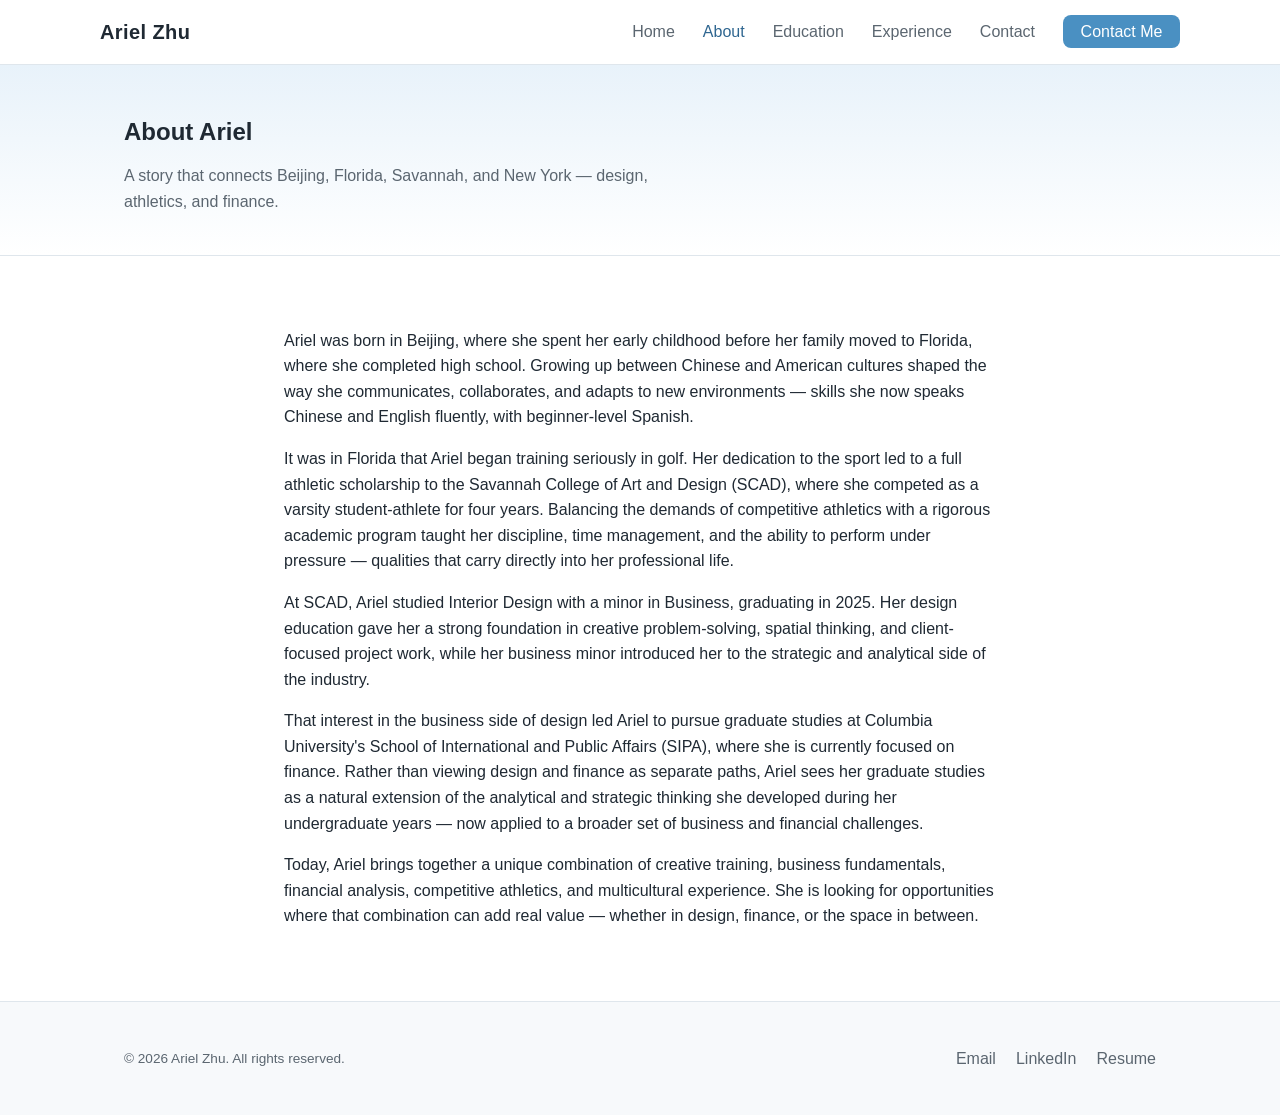
==== about.html @ c0845967 "Add portfolio website for Ariel Zhu, including resume, about, education, experience, and contact pag" ====
<!DOCTYPE html>
<html lang="en">
<head>
  <meta charset="UTF-8" />
  <meta name="viewport" content="width=device-width, initial-scale=1.0" />
  <title>About | Ariel Zhu</title>
  <meta name="description" content="Ariel Zhu's story — from Beijing to Florida to SCAD to Columbia SIPA, blending design, athletics, and finance." />
  <link rel="stylesheet" href="assets/css/styles.css" />
</head>
<body data-page="about">
  <header class="site-header">
    <nav class="container nav">
      <a href="index.html" class="nav__brand">Ariel Zhu</a>
      <button class="nav__toggle" aria-label="Toggle navigation" aria-expanded="false">
        <span class="nav__toggle-bar"></span>
        <span class="nav__toggle-bar"></span>
        <span class="nav__toggle-bar"></span>
      </button>
      <ul class="nav__links">
        <li><a href="index.html" data-page="home">Home</a></li>
        <li><a href="about.html" data-page="about">About</a></li>
        <li><a href="education.html" data-page="education">Education</a></li>
        <li><a href="experience.html" data-page="experience">Experience</a></li>
        <li><a href="contact.html" data-page="contact">Contact</a></li>
        <li><a class="nav__cta" href="contact.html">Contact Me</a></li>
      </ul>
    </nav>
  </header>

  <main>
    <section class="page-hero">
      <div class="container">
        <h1>About Ariel</h1>
        <p>A story that connects Beijing, Florida, Savannah, and New York — design, athletics, and finance.</p>
      </div>
    </section>

    <section class="section">
      <div class="container" style="max-width: 760px;">
        <p>
          Ariel was born in Beijing, where she spent her early childhood before her family moved to
          Florida, where she completed high school. Growing up between Chinese and American cultures
          shaped the way she communicates, collaborates, and adapts to new environments &mdash; skills
          she now speaks Chinese and English fluently, with beginner-level Spanish.
        </p>
        <p>
          It was in Florida that Ariel began training seriously in golf. Her dedication to the sport
          led to a full athletic scholarship to the Savannah College of Art and Design (SCAD), where
          she competed as a varsity student-athlete for four years. Balancing the demands of
          competitive athletics with a rigorous academic program taught her discipline, time
          management, and the ability to perform under pressure &mdash; qualities that carry directly
          into her professional life.
        </p>
        <p>
          At SCAD, Ariel studied Interior Design with a minor in Business, graduating in 2025. Her
          design education gave her a strong foundation in creative problem-solving, spatial
          thinking, and client-focused project work, while her business minor introduced her to the
          strategic and analytical side of the industry.
        </p>
        <p>
          That interest in the business side of design led Ariel to pursue graduate studies at
          Columbia University's School of International and Public Affairs (SIPA), where she is
          currently focused on finance. Rather than viewing design and finance as separate paths,
          Ariel sees her graduate studies as a natural extension of the analytical and strategic
          thinking she developed during her undergraduate years &mdash; now applied to a broader set
          of business and financial challenges.
        </p>
        <p>
          Today, Ariel brings together a unique combination of creative training, business
          fundamentals, financial analysis, competitive athletics, and multicultural experience.
          She is looking for opportunities where that combination can add real value &mdash; whether
          in design, finance, or the space in between.
        </p>
      </div>
    </section>
  </main>

  <footer class="site-footer">
    <div class="container footer__grid">
      <p class="footer__copyright">&copy; 2026 Ariel Zhu. All rights reserved.</p>
      <ul class="footer__links">
        <li><a href="mailto:ariel.zhu@example.com">Email</a></li>
        <li><a href="https://www.linkedin.com/in/arielzhu" target="_blank" rel="noopener">LinkedIn</a></li>
        <li><a href="assets/resume/ariel-zhu-resume.pdf" target="_blank" rel="noopener">Resume</a></li>
      </ul>
    </div>
  </footer>

  <script src="assets/js/main.js"></script>
</body>
</html>
---- assets/css/styles.css ----
/* ==========================================================================
   Ariel Portfolio — Global Styles
   Theme: minimal, professional, light blue accent + neutral palette
   ========================================================================== */

:root {
  --color-primary: #4a90c2;
  --color-primary-dark: #2f6690;
  --color-primary-light: #e8f2fa;
  --color-bg: #ffffff;
  --color-surface: #f7f9fb;
  --color-text: #1f2933;
  --color-text-muted: #5b6670;
  --color-border: #dfe6ec;

  --font-base: "Segoe UI", "Helvetica Neue", Arial, sans-serif;
  --max-width: 1080px;
  --radius: 8px;
  --transition: 0.2s ease;
}

* {
  box-sizing: border-box;
}

html {
  scroll-behavior: smooth;
}

body {
  margin: 0;
  font-family: var(--font-base);
  color: var(--color-text);
  background-color: var(--color-bg);
  line-height: 1.6;
}

img {
  max-width: 100%;
  display: block;
}

a {
  color: var(--color-primary-dark);
  text-decoration: none;
}

a:hover {
  text-decoration: underline;
}

ul {
  padding-left: 1.2rem;
}

.container {
  max-width: var(--max-width);
  margin: 0 auto;
  padding: 0 1.5rem;
}

/* ---------------------------------- Header / Nav ------------------------ */

.site-header {
  position: sticky;
  top: 0;
  z-index: 100;
  background-color: rgba(255, 255, 255, 0.95);
  border-bottom: 1px solid var(--color-border);
  backdrop-filter: blur(6px);
}

.nav {
  display: flex;
  align-items: center;
  justify-content: space-between;
  padding: 1rem 0;
}

.nav__brand {
  font-size: 1.25rem;
  font-weight: 700;
  color: var(--color-text);
  letter-spacing: 0.02em;
}

.nav__brand:hover {
  text-decoration: none;
  color: var(--color-primary-dark);
}

.nav__toggle {
  display: none;
  background: none;
  border: none;
  cursor: pointer;
  padding: 0.25rem;
}

.nav__toggle-bar {
  display: block;
  width: 24px;
  height: 2px;
  background-color: var(--color-text);
  margin: 5px 0;
  transition: transform var(--transition), opacity var(--transition);
}

.nav__links {
  display: flex;
  align-items: center;
  gap: 1.75rem;
  list-style: none;
  margin: 0;
  padding: 0;
}

.nav__links a {
  color: var(--color-text-muted);
  font-weight: 500;
}

.nav__links a.is-active,
.nav__links a:hover {
  color: var(--color-primary-dark);
  text-decoration: none;
}

.nav__cta {
  background-color: var(--color-primary);
  color: #fff !important;
  padding: 0.5rem 1.1rem;
  border-radius: var(--radius);
  font-weight: 600;
}

.nav__cta:hover {
  background-color: var(--color-primary-dark);
  text-decoration: none;
}

/* ---------------------------------- Buttons ------------------------------ */

.btn {
  display: inline-block;
  padding: 0.7rem 1.5rem;
  border-radius: var(--radius);
  font-weight: 600;
  border: 1px solid transparent;
  cursor: pointer;
  transition: background-color var(--transition), color var(--transition), border-color var(--transition);
}

.btn--primary {
  background-color: var(--color-primary);
  color: #fff;
}

.btn--primary:hover {
  background-color: var(--color-primary-dark);
  color: #fff;
  text-decoration: none;
}

.btn--outline {
  background-color: transparent;
  color: var(--color-primary-dark);
  border-color: var(--color-primary);
}

.btn--outline:hover {
  background-color: var(--color-primary-light);
  text-decoration: none;
}

.btn-row {
  display: flex;
  flex-wrap: wrap;
  gap: 0.85rem;
}

/* ---------------------------------- Hero --------------------------------- */

.hero {
  padding: 4.5rem 0 3.5rem;
  background: linear-gradient(180deg, var(--color-primary-light) 0%, #ffffff 100%);
}

.hero__grid {
  display: grid;
  grid-template-columns: 1.1fr 0.9fr;
  gap: 3rem;
  align-items: center;
}

.hero__eyebrow {
  color: var(--color-primary-dark);
  font-weight: 600;
  letter-spacing: 0.04em;
  text-transform: uppercase;
  font-size: 0.85rem;
  margin-bottom: 0.75rem;
}

.hero__name {
  font-size: 2.75rem;
  line-height: 1.15;
  margin: 0 0 1rem;
}

.hero__tagline {
  font-size: 1.15rem;
  color: var(--color-text-muted);
  margin-bottom: 1.75rem;
  max-width: 46ch;
}

.hero__photo {
  border-radius: var(--radius);
  overflow: hidden;
  background-color: var(--color-surface);
  border: 1px solid var(--color-border);
  aspect-ratio: 4 / 5;
  display: flex;
  align-items: center;
  justify-content: center;
}

.hero__photo img {
  width: 100%;
  height: 100%;
  object-fit: cover;
}

.hero__photo-placeholder {
  color: var(--color-text-muted);
  font-size: 0.9rem;
  text-align: center;
  padding: 1.5rem;
}

/* ---------------------------------- Highlights row ----------------------- */

.highlights {
  display: grid;
  grid-template-columns: repeat(3, 1fr);
  gap: 1.5rem;
  margin: 3rem 0;
}

.highlight-card {
  background-color: var(--color-surface);
  border: 1px solid var(--color-border);
  border-radius: var(--radius);
  padding: 1.5rem;
}

.highlight-card h3 {
  margin-top: 0;
  color: var(--color-primary-dark);
  font-size: 1.05rem;
}

.highlight-card p {
  margin-bottom: 0;
  color: var(--color-text-muted);
  font-size: 0.95rem;
}

/* ---------------------------------- Sections ------------------------------ */

.section {
  padding: 3.5rem 0;
}

.section--alt {
  background-color: var(--color-surface);
}

.section__header {
  margin-bottom: 2.25rem;
}

.section__eyebrow {
  color: var(--color-primary-dark);
  font-weight: 600;
  text-transform: uppercase;
  letter-spacing: 0.04em;
  font-size: 0.8rem;
  margin-bottom: 0.5rem;
}

.section__header h1,
.section__header h2 {
  margin: 0 0 0.75rem;
}

.section__intro {
  color: var(--color-text-muted);
  max-width: 65ch;
}

/* ---------------------------------- Page hero (non-home) ------------------ */

.page-hero {
  padding: 3rem 0 2.5rem;
  background: linear-gradient(180deg, var(--color-primary-light) 0%, #ffffff 100%);
  border-bottom: 1px solid var(--color-border);
}

.page-hero h1 {
  margin: 0 0 0.75rem;
}

.page-hero p {
  color: var(--color-text-muted);
  max-width: 60ch;
  margin: 0;
}

/* ---------------------------------- Timeline (Education) ------------------ */

.timeline {
  list-style: none;
  margin: 0;
  padding: 0;
  border-left: 2px solid var(--color-primary);
}

.timeline__item {
  position: relative;
  padding: 0 0 2.5rem 2rem;
}

.timeline__item:last-child {
  padding-bottom: 0;
}

.timeline__item::before {
  content: "";
  position: absolute;
  left: -7px;
  top: 4px;
  width: 12px;
  height: 12px;
  border-radius: 50%;
  background-color: var(--color-primary);
  border: 2px solid #fff;
}

.timeline__meta {
  color: var(--color-primary-dark);
  font-weight: 600;
  font-size: 0.85rem;
  text-transform: uppercase;
  letter-spacing: 0.03em;
  margin-bottom: 0.35rem;
}

.timeline__item h3 {
  margin: 0 0 0.25rem;
}

.timeline__item h4 {
  margin: 0 0 0.75rem;
  color: var(--color-text-muted);
  font-weight: 500;
}

.timeline__item ul {
  margin: 0.5rem 0 0;
  color: var(--color-text-muted);
}

.badge-row {
  display: flex;
  flex-wrap: wrap;
  gap: 0.5rem;
  margin-top: 0.75rem;
}

.badge {
  background-color: var(--color-primary-light);
  color: var(--color-primary-dark);
  padding: 0.25rem 0.7rem;
  border-radius: 999px;
  font-size: 0.8rem;
  font-weight: 600;
}

/* ---------------------------------- Experience cards ----------------------- */

.experience-list {
  display: flex;
  flex-direction: column;
  gap: 1.75rem;
}

.experience-card {
  border: 1px solid var(--color-border);
  border-radius: var(--radius);
  padding: 1.75rem;
  background-color: #fff;
}

.experience-card__header {
  display: flex;
  flex-wrap: wrap;
  justify-content: space-between;
  align-items: baseline;
  gap: 0.5rem;
  margin-bottom: 0.5rem;
}

.experience-card__header h3 {
  margin: 0;
}

.experience-card__dates {
  color: var(--color-primary-dark);
  font-weight: 600;
  font-size: 0.9rem;
  white-space: nowrap;
}

.experience-card__org {
  color: var(--color-text-muted);
  font-weight: 500;
  margin-bottom: 0.85rem;
}

.experience-card ul {
  margin: 0;
  color: var(--color-text-muted);
}

/* ---------------------------------- Project grid ---------------------------- */

.project-grid {
  display: grid;
  grid-template-columns: repeat(auto-fit, minmax(280px, 1fr));
  gap: 1.75rem;
}

.project-card {
  border: 1px solid var(--color-border);
  border-radius: var(--radius);
  overflow: hidden;
  background-color: #fff;
}

.project-card__image {
  aspect-ratio: 4 / 3;
  background-color: var(--color-surface);
  display: flex;
  align-items: center;
  justify-content: center;
  color: var(--color-text-muted);
  font-size: 0.85rem;
  border-bottom: 1px solid var(--color-border);
  text-align: center;
  padding: 1rem;
}

.project-card__image img {
  width: 100%;
  height: 100%;
  object-fit: cover;
}

.project-card__body {
  padding: 1.25rem 1.5rem 1.5rem;
}

.project-card__body h3 {
  margin: 0 0 0.5rem;
}

.project-card__body p {
  color: var(--color-text-muted);
  margin: 0 0 0.85rem;
}

/* ---------------------------------- Contact ------------------------------ */

.contact-grid {
  display: grid;
  grid-template-columns: repeat(auto-fit, minmax(240px, 1fr));
  gap: 1.5rem;
}

.contact-card {
  border: 1px solid var(--color-border);
  border-radius: var(--radius);
  padding: 1.75rem;
  text-align: center;
  background-color: #fff;
}

.contact-card h3 {
  margin: 0.75rem 0 0.4rem;
}

.contact-card p {
  color: var(--color-text-muted);
  margin: 0 0 1rem;
  font-size: 0.9rem;
}

.contact-card__icon {
  font-size: 1.75rem;
}

/* ---------------------------------- Footer -------------------------------- */

.site-footer {
  border-top: 1px solid var(--color-border);
  background-color: var(--color-surface);
  padding: 2rem 0;
}

.footer__grid {
  display: flex;
  flex-wrap: wrap;
  align-items: center;
  justify-content: space-between;
  gap: 1rem;
}

.footer__links {
  display: flex;
  gap: 1.25rem;
  list-style: none;
  margin: 0;
  padding: 0;
}

.footer__links a {
  color: var(--color-text-muted);
  font-weight: 500;
}

.footer__copyright {
  color: var(--color-text-muted);
  font-size: 0.85rem;
}

/* ---------------------------------- Responsive ---------------------------- */

@media (max-width: 860px) {
  .hero__grid {
    grid-template-columns: 1fr;
  }

  .hero__photo {
    max-width: 340px;
    margin: 0 auto;
  }

  .highlights {
    grid-template-columns: 1fr;
  }
}

@media (max-width: 720px) {
  .nav__toggle {
    display: block;
  }

  .nav__links {
    position: absolute;
    top: 100%;
    left: 0;
    right: 0;
    flex-direction: column;
    align-items: flex-start;
    gap: 0.5rem;
    background-color: #fff;
    border-bottom: 1px solid var(--color-border);
    padding: 1rem 1.5rem 1.5rem;
    display: none;
  }

  .nav__links.is-open {
    display: flex;
  }

  .nav__cta {
    width: 100%;
    text-align: center;
  }

  .experience-card__header {
    flex-direction: column;
    align-items: flex-start;
  }
}
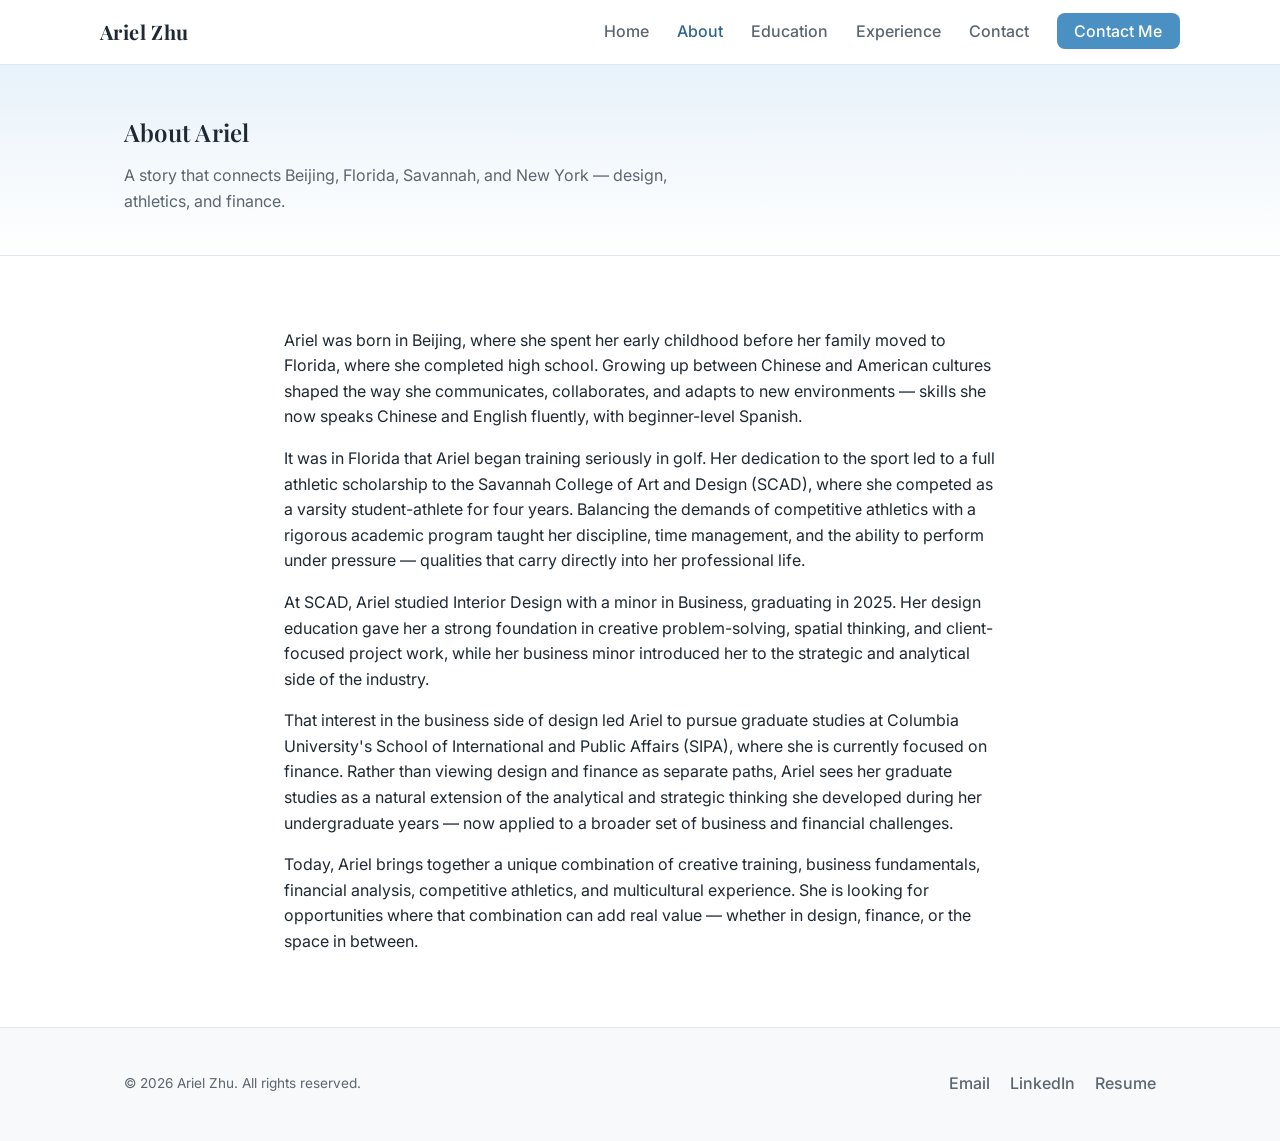
==== commit ca6ebe3b: "Add Google Fonts integration and update styles across multiple pages" ====
--- a/about.html
+++ b/about.html
@@ -5,6 +5,9 @@
   <meta name="viewport" content="width=device-width, initial-scale=1.0" />
   <title>About | Ariel Zhu</title>
   <meta name="description" content="Ariel Zhu's story — from Beijing to Florida to SCAD to Columbia SIPA, blending design, athletics, and finance." />
+  <link rel="preconnect" href="https://fonts.googleapis.com" />
+  <link rel="preconnect" href="https://fonts.gstatic.com" crossorigin />
+  <link href="https://fonts.googleapis.com/css2?family=Inter:wght@400;500;600;700&family=Playfair+Display:wght@600;700&display=swap" rel="stylesheet" />
   <link rel="stylesheet" href="assets/css/styles.css" />
 </head>
 <body data-page="about">
--- a/assets/css/styles.css
+++ b/assets/css/styles.css
@@ -13,7 +13,8 @@
   --color-text-muted: #5b6670;
   --color-border: #dfe6ec;
 
-  --font-base: "Segoe UI", "Helvetica Neue", Arial, sans-serif;
+  --font-base: "Inter", "Segoe UI", "Helvetica Neue", Arial, sans-serif;
+  --font-display: "Playfair Display", "Segoe UI", Georgia, serif;
   --max-width: 1080px;
   --radius: 8px;
   --transition: 0.2s ease;
@@ -33,6 +34,17 @@
   color: var(--color-text);
   background-color: var(--color-bg);
   line-height: 1.6;
+  -webkit-font-smoothing: antialiased;
+}
+
+h1,
+h2,
+h3,
+.hero__name,
+.nav__brand {
+  font-family: var(--font-display);
+  font-weight: 600;
+  letter-spacing: 0.01em;
 }
 
 img {
@@ -221,6 +233,8 @@
   background-color: var(--color-surface);
   border: 1px solid var(--color-border);
   aspect-ratio: 4 / 5;
+  max-width: 320px;
+  margin-left: auto;
   display: flex;
   align-items: center;
   justify-content: center;
@@ -450,7 +464,7 @@
 }
 
 .project-card__image {
-  aspect-ratio: 4 / 3;
+  aspect-ratio: 16 / 10;
   background-color: var(--color-surface);
   display: flex;
   align-items: center;
@@ -553,7 +567,7 @@
   }
 
   .hero__photo {
-    max-width: 340px;
+    max-width: 260px;
     margin: 0 auto;
   }
 
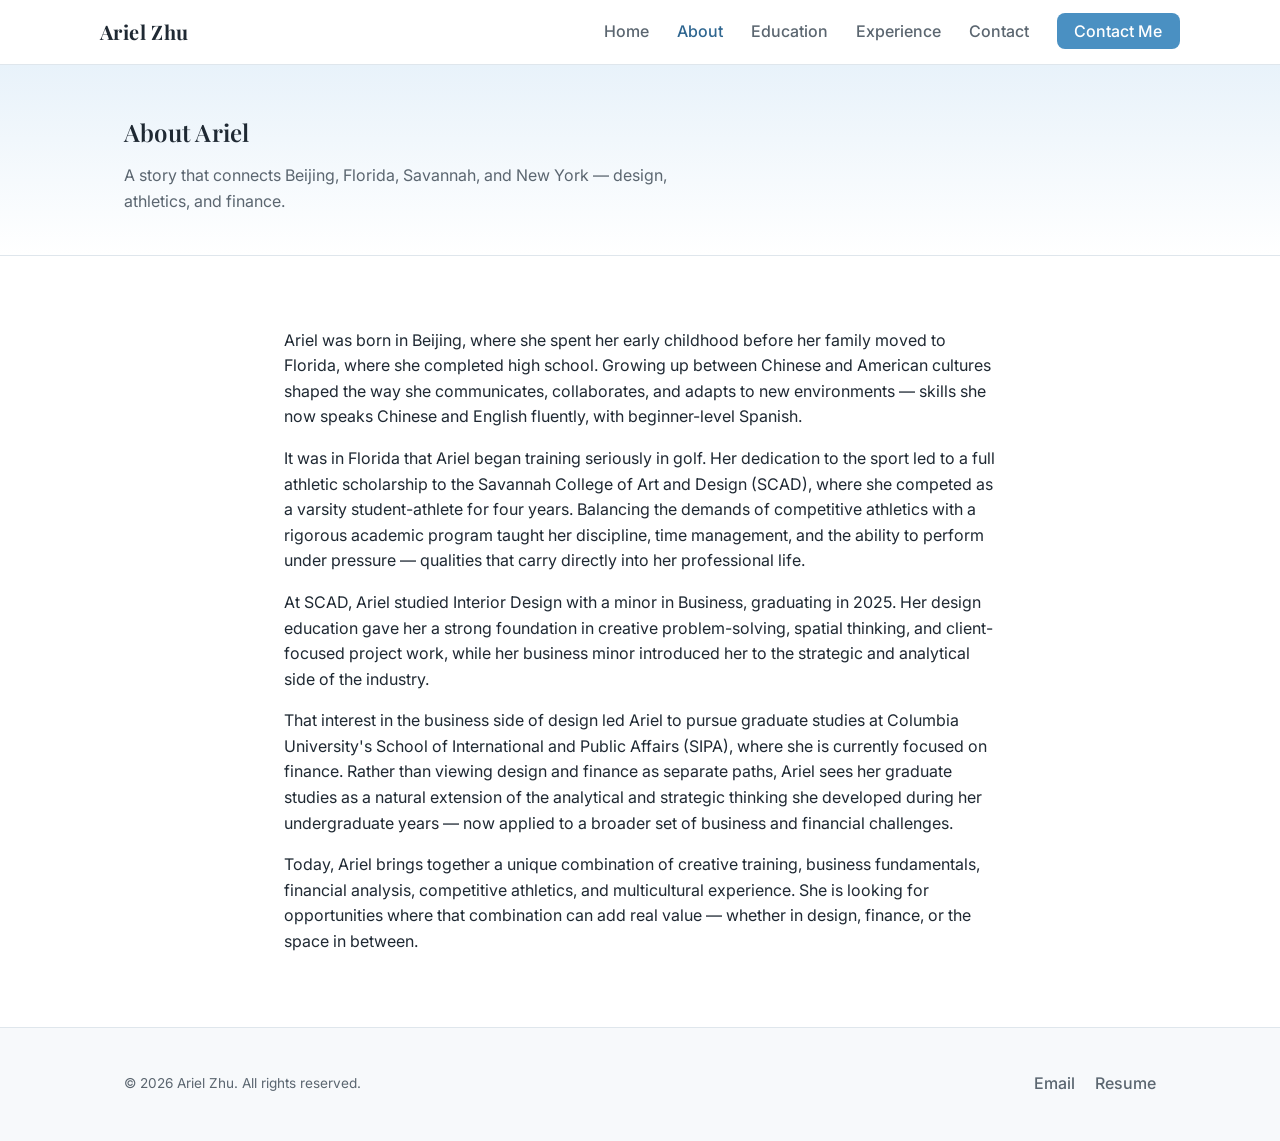
==== commit 71387436: "Refactor experience section: replace project grid with experience cards and update content for clari" ====
--- a/about.html
+++ b/about.html
@@ -83,7 +83,6 @@
       <p class="footer__copyright">&copy; 2026 Ariel Zhu. All rights reserved.</p>
       <ul class="footer__links">
         <li><a href="mailto:ariel.zhu@example.com">Email</a></li>
-        <li><a href="https://www.linkedin.com/in/arielzhu" target="_blank" rel="noopener">LinkedIn</a></li>
         <li><a href="assets/resume/ariel-zhu-resume.pdf" target="_blank" rel="noopener">Resume</a></li>
       </ul>
     </div>
--- a/assets/css/styles.css
+++ b/assets/css/styles.css
@@ -446,53 +446,6 @@
 .experience-card ul {
   margin: 0;
   color: var(--color-text-muted);
-}
-
-/* ---------------------------------- Project grid ---------------------------- */
-
-.project-grid {
-  display: grid;
-  grid-template-columns: repeat(auto-fit, minmax(280px, 1fr));
-  gap: 1.75rem;
-}
-
-.project-card {
-  border: 1px solid var(--color-border);
-  border-radius: var(--radius);
-  overflow: hidden;
-  background-color: #fff;
-}
-
-.project-card__image {
-  aspect-ratio: 16 / 10;
-  background-color: var(--color-surface);
-  display: flex;
-  align-items: center;
-  justify-content: center;
-  color: var(--color-text-muted);
-  font-size: 0.85rem;
-  border-bottom: 1px solid var(--color-border);
-  text-align: center;
-  padding: 1rem;
-}
-
-.project-card__image img {
-  width: 100%;
-  height: 100%;
-  object-fit: cover;
-}
-
-.project-card__body {
-  padding: 1.25rem 1.5rem 1.5rem;
-}
-
-.project-card__body h3 {
-  margin: 0 0 0.5rem;
-}
-
-.project-card__body p {
-  color: var(--color-text-muted);
-  margin: 0 0 0.85rem;
 }
 
 /* ---------------------------------- Contact ------------------------------ */
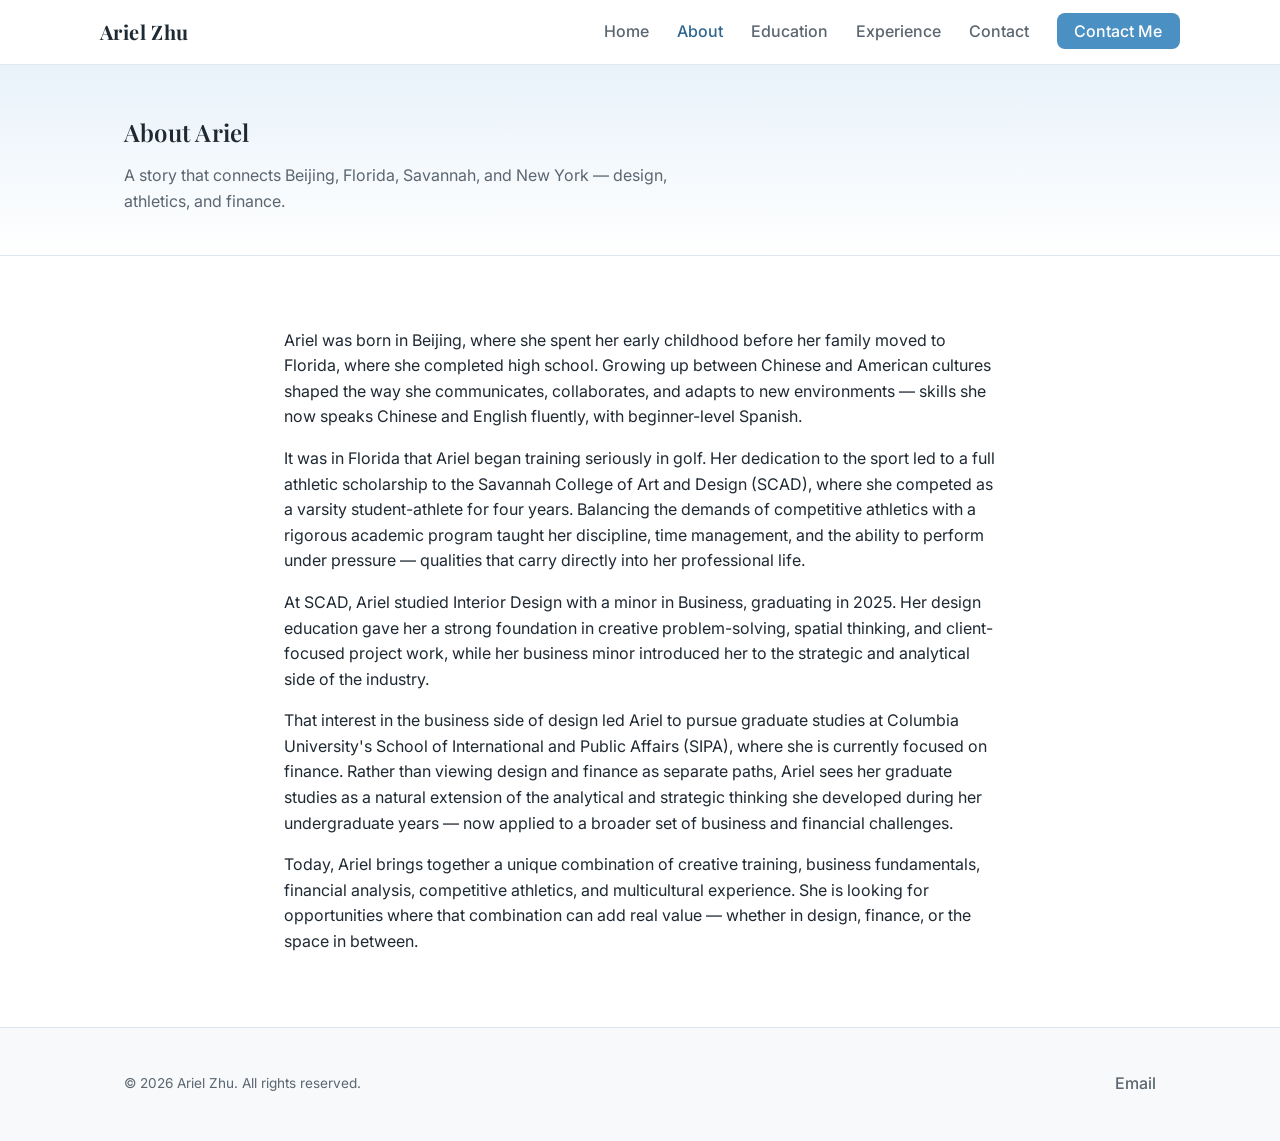
==== commit 3109dbe9: "made changes in experience page" ====
--- a/about.html
+++ b/about.html
@@ -82,8 +82,7 @@
     <div class="container footer__grid">
       <p class="footer__copyright">&copy; 2026 Ariel Zhu. All rights reserved.</p>
       <ul class="footer__links">
-        <li><a href="mailto:ariel.zhu@example.com">Email</a></li>
-        <li><a href="assets/resume/ariel-zhu-resume.pdf" target="_blank" rel="noopener">Resume</a></li>
+        <li><a href="mailto:lwzhu66@outlook.com">Email</a></li>
       </ul>
     </div>
   </footer>
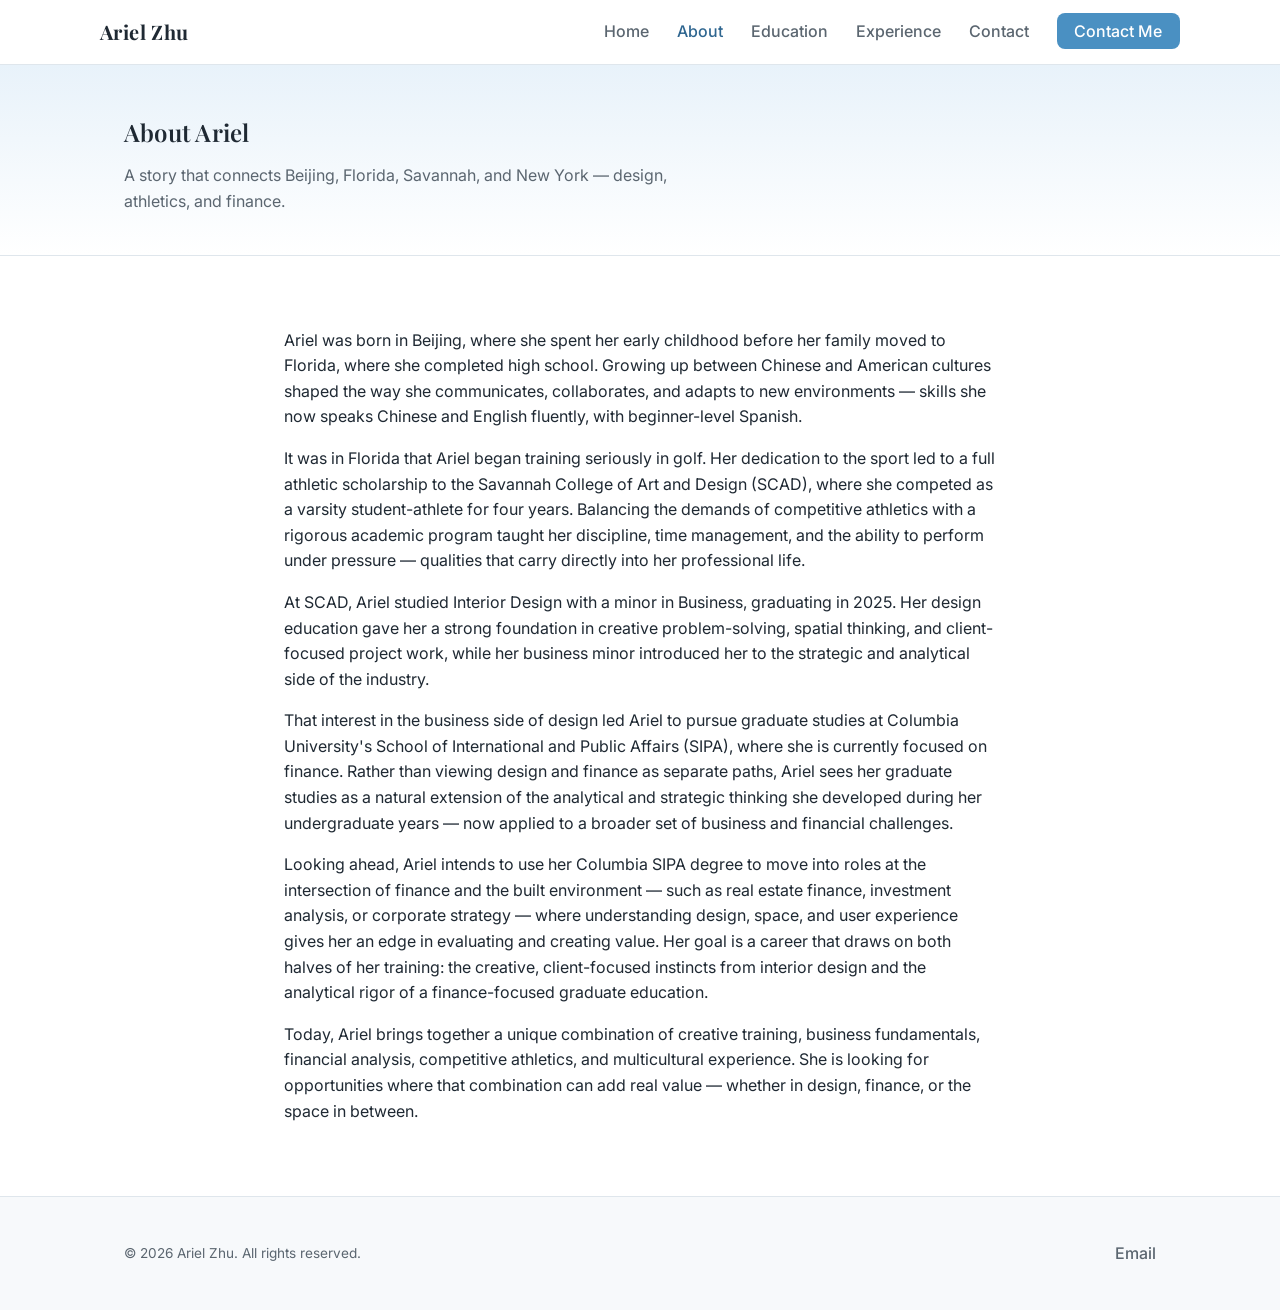
==== commit 421bdabb: "Refactor code structure for improved readability and maintainability" ====
--- a/about.html
+++ b/about.html
@@ -69,6 +69,14 @@
           of business and financial challenges.
         </p>
         <p>
+          Looking ahead, Ariel intends to use her Columbia SIPA degree to move into roles at the
+          intersection of finance and the built environment &mdash; such as real estate finance,
+          investment analysis, or corporate strategy &mdash; where understanding design, space, and
+          user experience gives her an edge in evaluating and creating value. Her goal is a career
+          that draws on both halves of her training: the creative, client-focused instincts from
+          interior design and the analytical rigor of a finance-focused graduate education.
+        </p>
+        <p>
           Today, Ariel brings together a unique combination of creative training, business
           fundamentals, financial analysis, competitive athletics, and multicultural experience.
           She is looking for opportunities where that combination can add real value &mdash; whether
--- a/assets/css/styles.css
+++ b/assets/css/styles.css
@@ -476,6 +476,44 @@
 
 .contact-card__icon {
   font-size: 1.75rem;
+}
+
+.contact-form {
+  display: flex;
+  flex-direction: column;
+  gap: 1.1rem;
+}
+
+.form-field {
+  display: flex;
+  flex-direction: column;
+  gap: 0.4rem;
+}
+
+.form-field label {
+  font-weight: 600;
+  font-size: 0.9rem;
+}
+
+.form-field input,
+.form-field textarea {
+  font: inherit;
+  padding: 0.65rem 0.85rem;
+  border: 1px solid var(--color-border);
+  border-radius: var(--radius);
+  color: var(--color-text);
+  background-color: #fff;
+  resize: vertical;
+}
+
+.form-field input:focus,
+.form-field textarea:focus {
+  outline: 2px solid var(--color-primary);
+  outline-offset: 1px;
+}
+
+.contact-form .btn {
+  align-self: flex-start;
 }
 
 /* ---------------------------------- Footer -------------------------------- */
